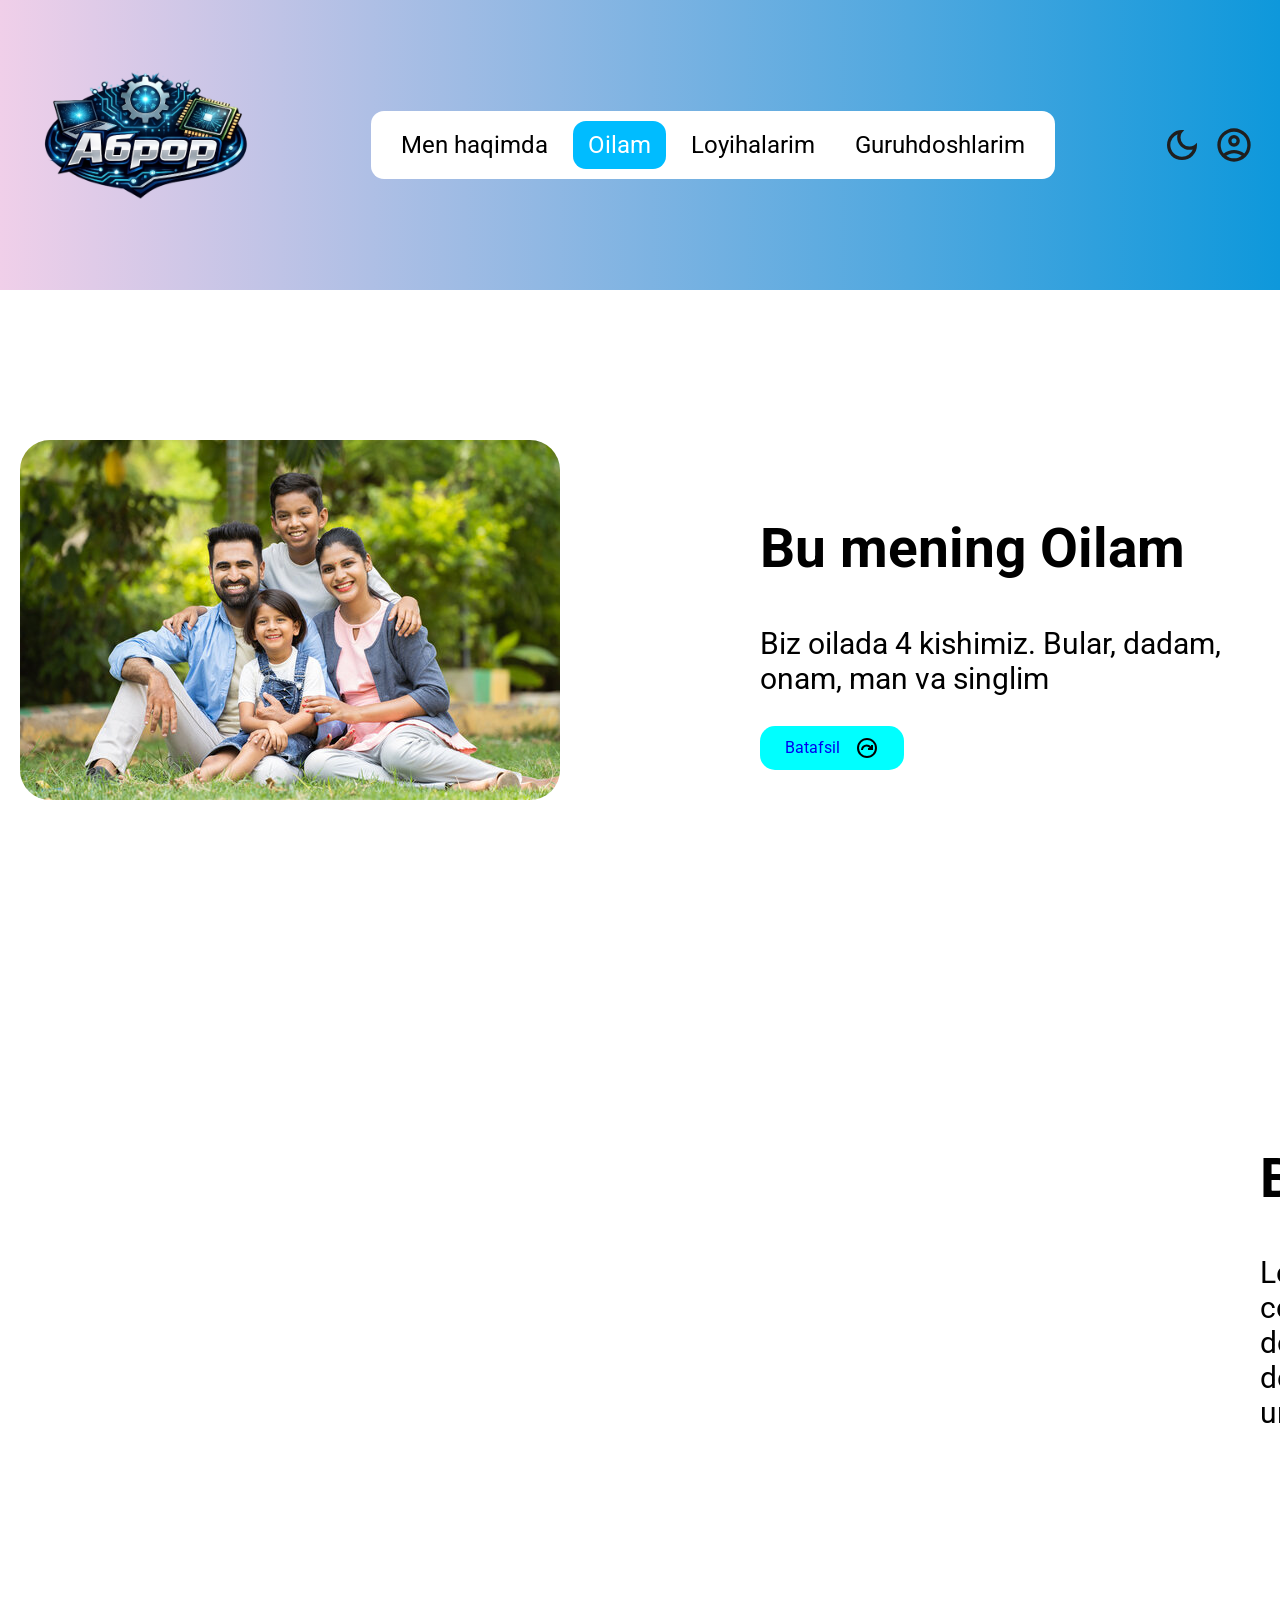
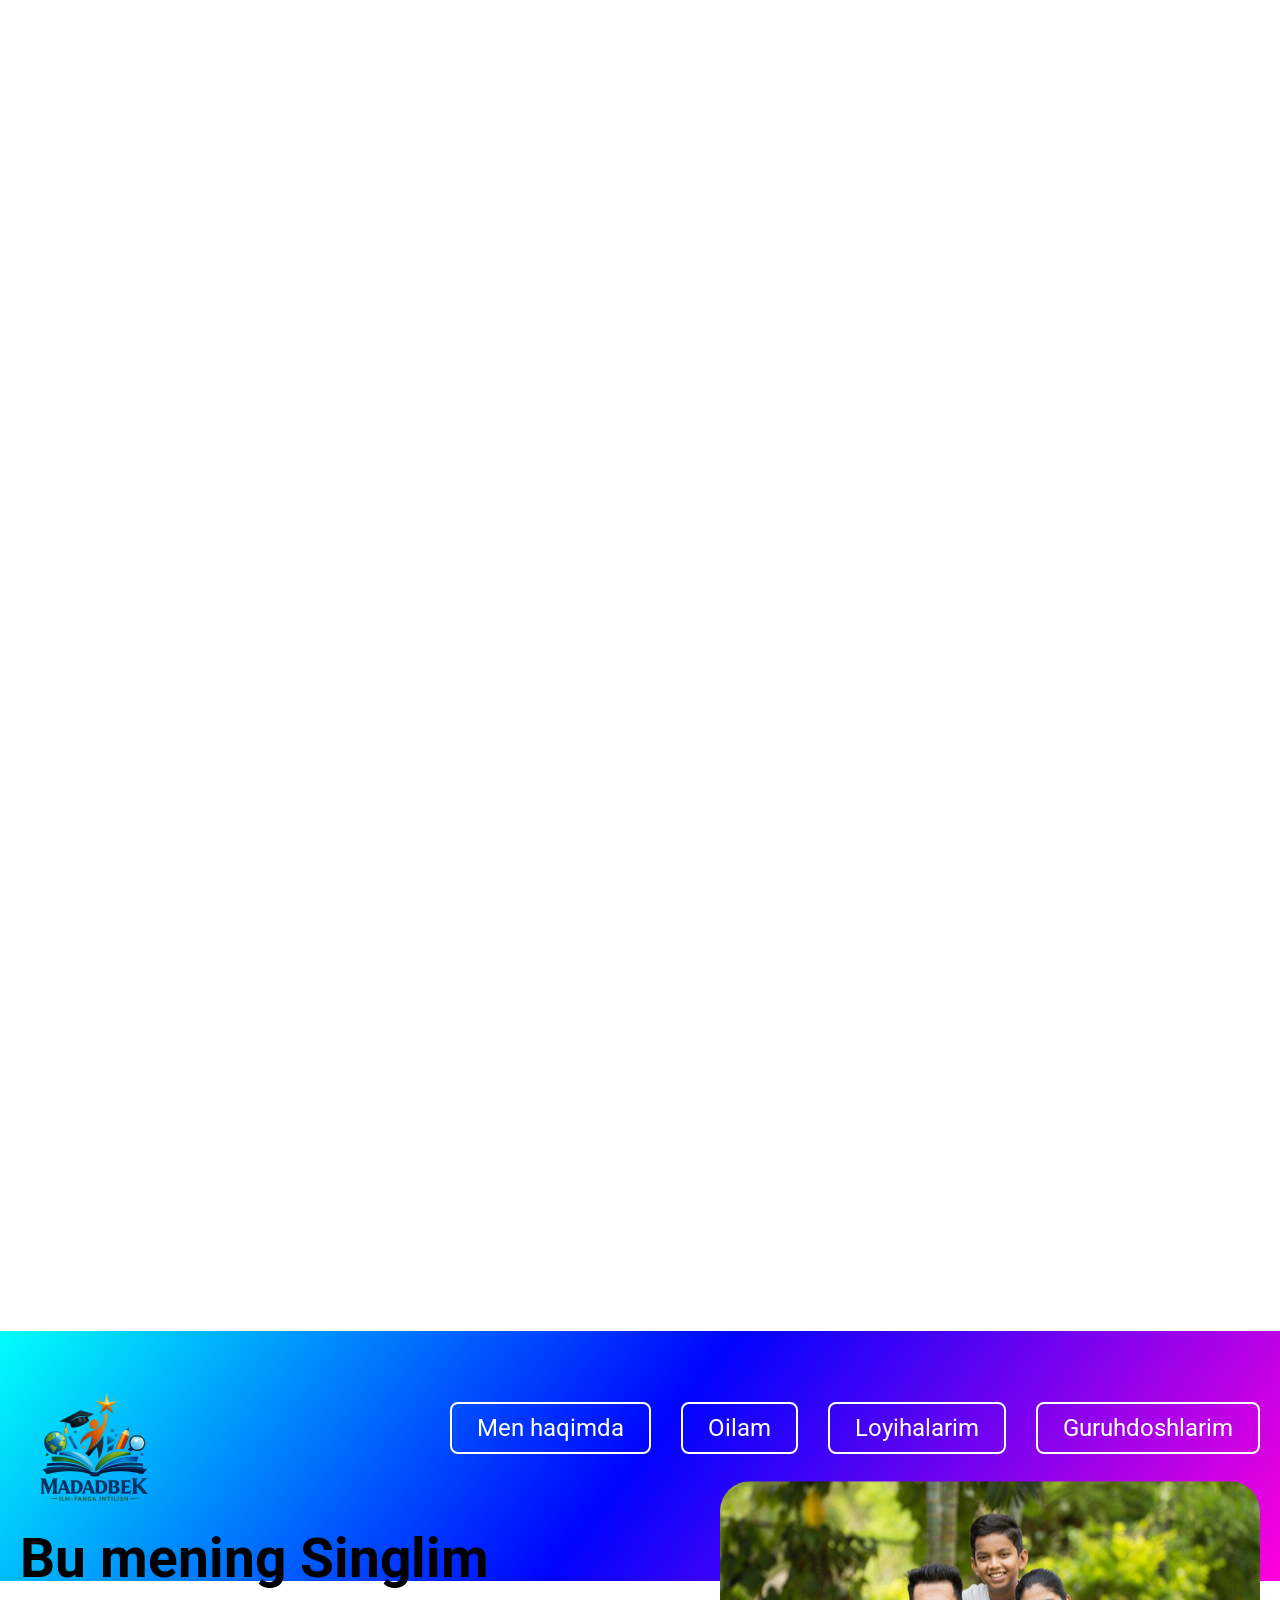
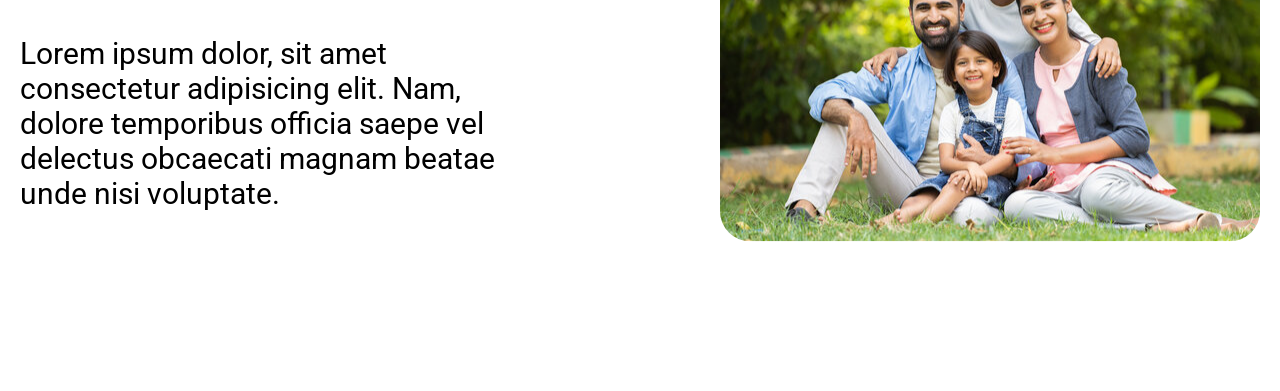
==== family.html @ 568f7637 "kkk" ====
<!DOCTYPE html>
<html lang="en">
<head>
    <meta charset="UTF-8">
    <meta name="viewport" content="width=device-width, initial-scale=1.0">
    <title>Document</title>
    <link rel="stylesheet" href="https://unpkg.com/aos@next/dist/aos.css">
    <link rel="stylesheet" href="./main.css">
    <link rel="stylesheet" href="./family.css">
</head>
<body>
    
    <header class="site-header">
        <div class="container">
            
            <div class="header-wrapper">
                
                <a href="./index.html" data-aos="slide-right">
                    <img src="./img/my-logo.png" width="250" alt="image">
                </a>
                
                <nav class="navbar" data-aos="slide-down" data-aos-duration="1500" data-aos-easing="linear">
                    <ul class="navbar-list">
                        <li class="navbar-item">
                            <a class="navbar-link" href="./index.html">
                                Men haqimda
                            </a>
                        </li>
                        
                        <li class="navbar-item">
                            <a class="navbar-link  firdavs" href="./family.html">
                                Oilam
                            </a>
                        </li>
                        
                        <li class="navbar-item">
                            <a class="navbar-link" href="./projects.html">
                                Loyihalarim
                            </a>
                        </li>
                        
                        <li class="navbar-item">
                            <a class="navbar-link" href="./friends.html">
                                Guruhdoshlarim
                            </a>
                        </li>
                    </ul>
                </nav>
                
                <div class="header-box" data-aos="slide-left">
                    <button class="darkmode-btn">
                        <img class="dark-img" width="40" src="./images/darkicon.svg" alt="dark image">
                        <img class="light-img" width="40" src="./images/lighticon.svg" alt="light image">
                    </button>
                    
                    <button class="account-btn">
                        <img class="account-img" width="40" src="./images/account.svg" alt="">
                    </button>
                </div>
                
            </div>
            
        </div>
    </header>
    
    <main class="site-main">
        <section class="family">
            <div class="container">
                
                <div class="family-wrapper" data-aos="fade-down">
                    
                    <img class="family-img" src="./images/familyimg.png" alt="">
                    
                    <div class="family-text-wrapper">
                        
                        <h1 class="family-title">
                            Bu mening Oilam
                        </h1>
                        
                        <p class="family-desc">
                            Biz oilada 4 kishimiz. Bular, dadam, onam, man va singlim
                        </p>
                        
                        <a class="family-link" href="#father">
                            Batafsil 
                            <img src="./images/necticon.svg" alt="">
                        </a>
                        
                    </div>
                    
                </div>
                
                <div class="family-wrapper" id="father" data-aos="slide-left">
                    
                    <div class="family-text-wrapper">
                        <h2 class="family-title">
                            Bu mening Dadam
                        </h2>
                        
                        <p class="family-desc">
                            Lorem ipsum dolor, sit amet consectetur adipisicing elit. Nam, dolore temporibus officia saepe vel delectus obcaecati magnam beatae unde nisi voluptate. 
                        </p>
                    </div>
                    
                    <a href="#mother">
                        <img class="family-img" src="./images/familyimg.png" alt="">
                    </a>
                    
                </div>
                
                <div class="family-wrapper" id="mother" data-aos="slide-right">
                    
                    <img class="family-img" src="./images/familyimg.png" alt="">
                    
                    <div class="family-text-wrapper">
                        <h2 class="family-title">
                            Bu mening Onam
                        </h2>
                        
                        <p class="family-desc">
                            Lorem ipsum dolor, sit amet consectetur adipisicing elit. Nam, dolore temporibus officia saepe vel delectus obcaecati magnam beatae unde nisi voluptate. 
                        </p>
                    </div>
                    
                    
                </div>
                
                <div class="family-wrapper" id="sister" data-aos="slide-up">
                    
                    <div class="family-text-wrapper">
                        <h2 class="family-title">
                            Bu mening Singlim
                        </h2>
                        
                        <p class="family-desc">
                            Lorem ipsum dolor, sit amet consectetur adipisicing elit. Nam, dolore temporibus officia saepe vel delectus obcaecati magnam beatae unde nisi voluptate. 
                        </p>
                    </div>
                    
                    <img class="family-img" src="./images/familyimg.png" alt="">
                    
                </div>
                
                
            </div>
        </section>
    </main>
    
    <footer class="site-footer">
        <div class="container">
            
            <div class="footer-wrapper">
                
                <a class="logo-link" href="./index.html">
                    <img class="logo-img" width="150" src="./images/logoimg.png" alt="">
                </a>
                
                <ul class="footer-list">
                    <li class="footer-item" data-aos="slide-down" data-aos-duration="1000" data-aos-delay="500">
                        <a class="footer-link"
                        
                        href="#">
                        Men haqimda
                    </a>
                </li>
                
                <li class="footer-item"  data-aos="slide-down" data-aos-duration="1000" data-aos-delay="700">
                    <a class="footer-link" href="#">
                        Oilam
                    </a>
                </li>
                
                <li class="footer-item"  data-aos="slide-down" data-aos-duration="1000" data-aos-delay="900">
                    <a class="footer-link" href="#">
                        Loyihalarim
                    </a>
                </li>
                
                <li class="footer-item"  data-aos="slide-down" data-aos-duration="1000" data-aos-delay="1100">
                    <a class="footer-link footer-friends-link" href="#">
                        Guruhdoshlarim
                    </a>
                </li>
            </ul>
            
        </div>
        
    </div>
</footer>

<script src="https://unpkg.com/aos@next/dist/aos.js"></script>

<script>
    AOS.init();
</script>

</body>
</html>
---- main.css ----
@import url(https://fonts.googleapis.com/css2?family=Roboto:wght@100;200;300;400;500;600;800;900&display=swap);

body {
  font-family: 'Roboto', sans-serif;
}

*,
*::before,
*::after {
  box-sizing: border-box;
}

html {
  scroll-behavior: smooth;
}

body {
  margin: 0;
  overflow-x: hidden;
  /* font-family: serif; */
}

img {
  display: block;
}

ul {
  list-style-type: none;
  margin-block: 0;
  padding-left: 0;
}

a {
  text-decoration-line: none;
}

.container {
  max-width: 1340px;
  width: 100%;
  margin-inline: auto;
  padding-inline: 20px;
}

.site-header {
  padding-block: 20px;
  background: linear-gradient(90deg, #f0cfe9, #0e98db);
}

.header-wrapper {
  display: flex;
  justify-content: space-between;
  align-items: center;
}

.navbar {
  background-color: #fff;
  padding: 20px 15px;
  border-radius: 13px;
}

.navbar-list {
  display: flex;
  align-items: center;
  gap: 10px;
}

.navbar-link {
  font-size: 24px;
  padding: 10px 15px;
  border-radius: 13px;
  color: #000000;
  
}

.firdavs {
  background-color: #00bcff;
  color: #fff;
}

.header-box {
  display: flex;
  align-items: center;
}

.darkmode-btn {
  display: flex;
  background-color: transparent;
  border: none;
}

.account-btn {
  background-color: transparent;
  border: none;
}

.light-img {
  display: none;
}

/* ================================================================================== */

.hero {
  padding-block: 150px;
}

.hero-wrapper {
  display: flex;
  justify-content: space-between;
  align-items: center;
}

.hero-texts-wrapper {
  width: 600px;
}

.hero-title {
  font-size: 55px;
}

.hero-desc {
  font-size: 30px;
}

.hero-span {
  color: #00bcff;
}

.hero-link {
  display: flex;
  align-items: center;
  gap: 15px;
  background-color: aqua;
  width: max-content;
  padding: 10px 25px;
  border-radius: 15px;
}

.social-list {
  display: flex;
  align-items: center;
  gap: 20px;
}

/* ================================================================================== */

.aboutme {
  padding-block: 150px;
  position: relative;
}

.robot-img {
  width: 200px;
  position: absolute;
  right: 0;
}

.aboutme-wrapper {
  display: flex;
  justify-content: space-between;
  align-items: center;
}

.aboutme-text-wrapper {
  width: 500px;
}

.aboutme-desc {
  font-size: 30px;
  font-weight: 600;
  line-height: 60px;
}

.hobby {
  padding-block: 150px;
  position: relative;
}

.player {
  width: 300px;
  position: absolute;
  left: 20px;
  top: 250px;
}

.ball {
  width: 150px;
  position: absolute;
  right: 200px;
  top: 30%;
  animation-name: ball;
  animation-duration: 4s;
  animation-iteration-count: 1;
  animation-delay: 700;
}

.boots {
  width: 150px;
  position: absolute;
  right: 100px;
  top: 30%;
}

.hobby-img {
  border-radius: 33px;
  width: 800px;
  margin-inline: auto;
  
}

.hobby-desc {
  font-size: 30px;
  font-weight: 600;
  line-height: 55px;
  text-align: center;
  color: #1500ff;
}

@keyframes ball {
  0% {
    transform: translateX(-10px);
  }

  25% {
    transform: translateX(100px);
  }

  50% {
    transform: translateX(-1000px);
    
  }

  75% {
    
  }

  100% {
    transform: translateX(px);
    
  }
}

.site-footer {
  background: linear-gradient(128deg, #00fffa, #0004ff, #ff00dc);
  padding-block: 50px;
}

.footer-wrapper {
  display: flex;
  align-items: center;
  justify-content: space-between;
}

.footer-list {
  display: flex;
  gap: 30px;
}

.footer-link {
  font-size: 24px;
  border: 2px solid #ffffff;
  padding: 10px 25px;
  border-radius: 8px;
  color: #ffffff;
  transition: 0.3s linear
}

.footer-link:hover {
  background-color: #fff;
  color: #0004ff;
}

.footer-friends-link:hover {
  background-color: #fff;
  color: #ff00dc;
}



/* Hide checkbox */
#modal-toggle {
    display: none;
}

/* Modal overlay */
.modal {
    position: fixed;
    inset: 0;
    background: rgba(0,0,0,0.6);
    display: flex;
    justify-content: center;
    align-items: center;
    opacity: 0;
    pointer-events: none;
    transition: opacity 0.3s ease;
    z-index: 999;
}

/* Show modal when checked */
#modal-toggle:checked + .modal {
    opacity: 1;
    pointer-events: auto;
}

/* Modal content */
.modal-content {
    background: #fff;
    padding: 32px 28px;
    border-radius: 24px;
    width: 90%;
    max-width: 400px;
    position: relative;
    box-shadow: 0 40px 80px rgba(0,0,0,0.7);
    transform: scale(0.7);
    transition: transform 0.3s ease;
}

#modal-toggle:checked + .modal .modal-content {
    transform: scale(1);
}

/* Close button */
.close-btn {
    position: absolute;
    top: 18px;
    right: 18px;
    font-size: 26px;
    cursor: pointer;
    color: red;
    transition: color 0.3s;
}

.close-btn:hover {
    color: #f87171;
}

/* Modal header */
.modal-content h2 {
    margin-bottom: 24px;
    text-align: center;
    font-size: 26px;
    color: #000;
}

/* Form styling */
form {
    display: flex;
    flex-direction: column;
    gap: 16px;
}

input {
    padding: 12px 16px;
    border-radius: 12px;
    border: none;
    outline: none;
    font-size: 15px;
    background: #fff;
    color: #000;
    transition: background 0.3s;
    border: 2px solid #007bff;
}

input:focus {
    background: #fff;
}

form button {
    padding: 12px 16px;
    background: linear-gradient(135deg, #38bdf8, #6366f1);
    border: none;
    border-radius: 12px;
    color: #020617;
    font-weight: 600;
    cursor: pointer;
    transition: background 0.3s;
}

form button:hover {
    background: linear-gradient(135deg, #0ea5e9, #4f46e5);
}
---- family.css ----
.family {
}

.family-wrapper {
    padding-block: 150px;
    display: flex;
    justify-content: space-between;
    align-items: center;
}

.family-img {
    border-radius: 30px;
    transition: 0.5s ease-in-out;
}

.family-img:hover {
    transform: scale(1.2);
}

.family-text-wrapper {
    width: 500px;
}

.family-title {
  font-size: 55px;
}

.family-desc {
  font-size: 30px;
}

.family-link {
  display: flex;
  align-items: center;
  gap: 15px;
  background-color: aqua;
  width: max-content;
  padding: 10px 25px;
  border-radius: 15px;
}
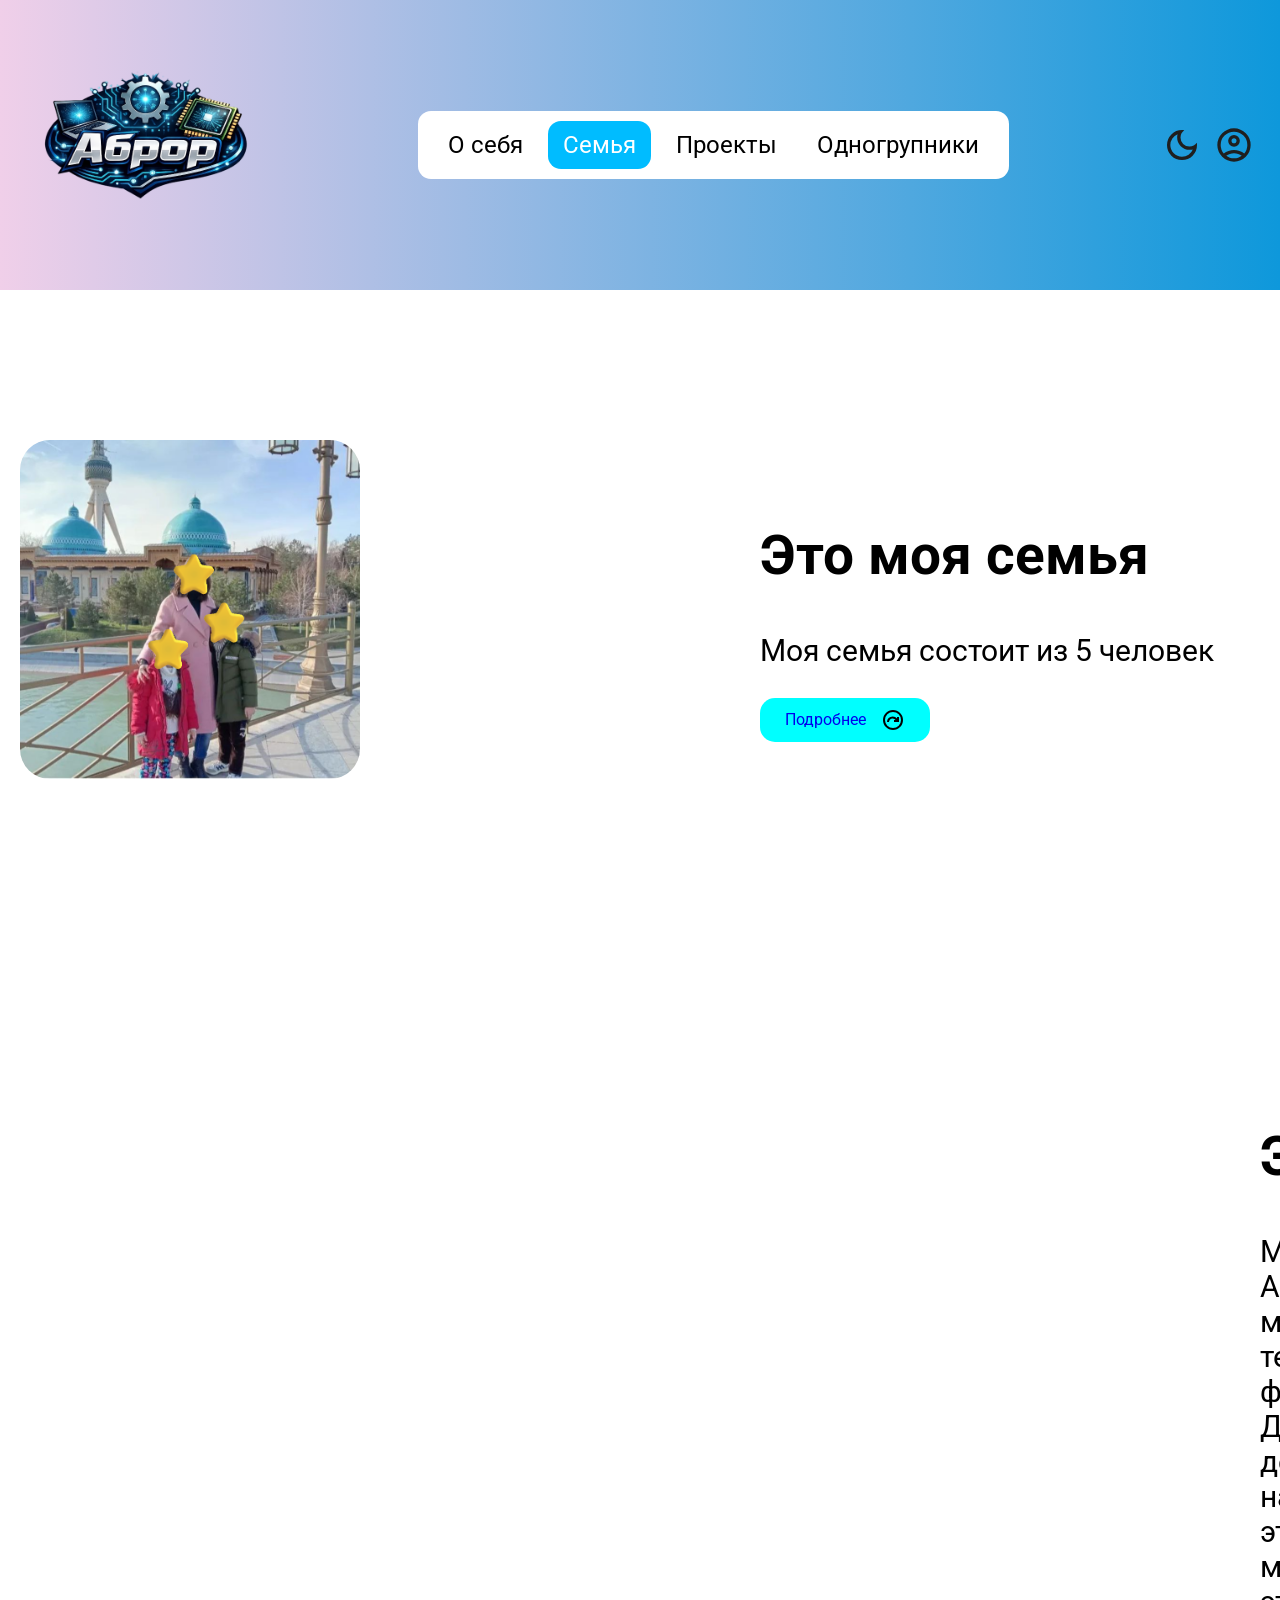
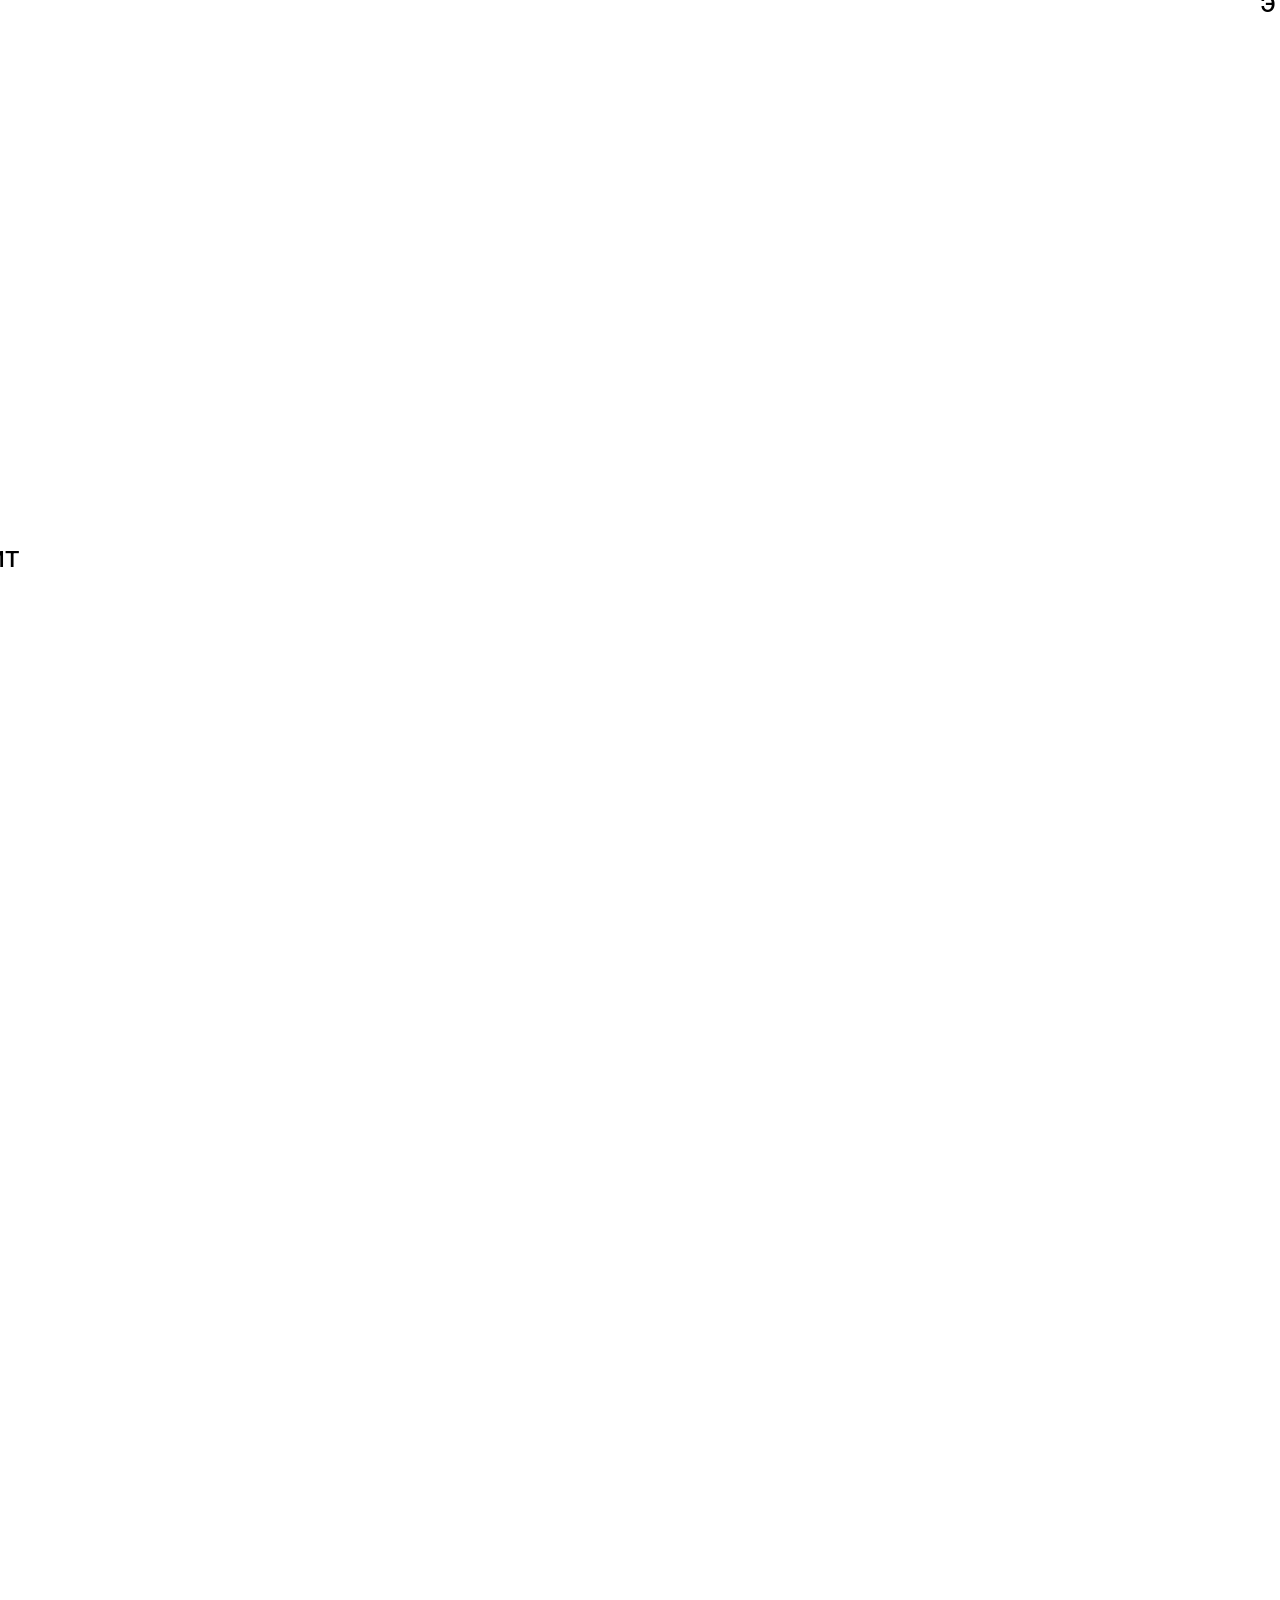
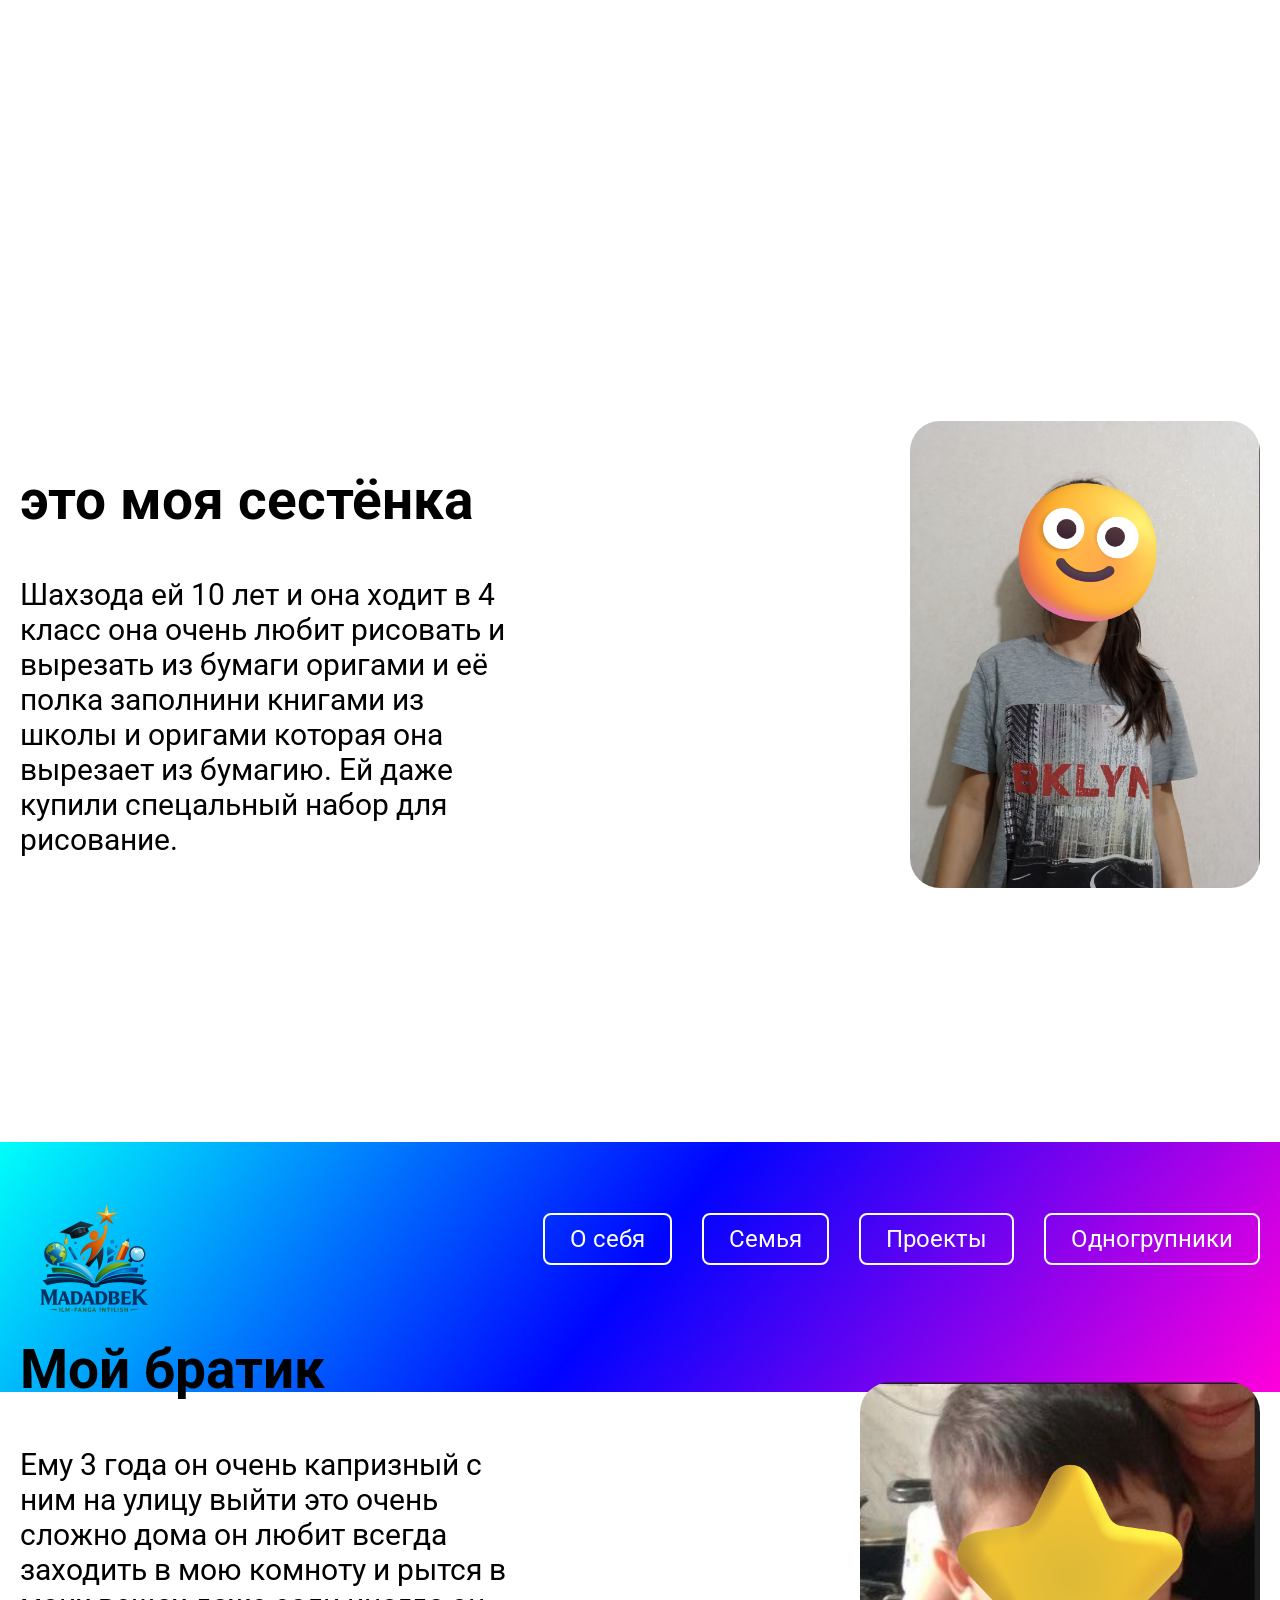
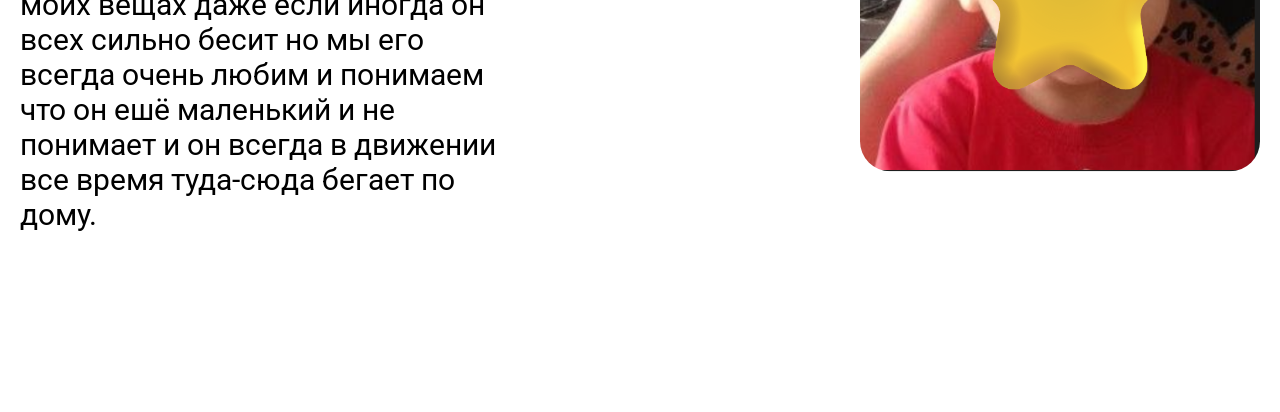
==== commit 3d9388c5: "ddd" ====
--- a/family.html
+++ b/family.html
@@ -23,25 +23,25 @@
                     <ul class="navbar-list">
                         <li class="navbar-item">
                             <a class="navbar-link" href="./index.html">
-                                Men haqimda
+                                О себя
                             </a>
                         </li>
                         
                         <li class="navbar-item">
                             <a class="navbar-link  firdavs" href="./family.html">
-                                Oilam
+                                Семья
                             </a>
                         </li>
                         
                         <li class="navbar-item">
                             <a class="navbar-link" href="./projects.html">
-                                Loyihalarim
+                                Проекты
                             </a>
                         </li>
                         
                         <li class="navbar-item">
                             <a class="navbar-link" href="./friends.html">
-                                Guruhdoshlarim
+                                Одногрупники
                             </a>
                         </li>
                     </ul>
@@ -69,20 +69,20 @@
                 
                 <div class="family-wrapper" data-aos="fade-down">
                     
-                    <img class="family-img" src="./images/familyimg.png" alt="">
+                    <img width="340px" class="family-img" src="./img/mom.png" alt="">
                     
                     <div class="family-text-wrapper">
                         
                         <h1 class="family-title">
-                            Bu mening Oilam
+                            Это моя семья
                         </h1>
                         
                         <p class="family-desc">
-                            Biz oilada 4 kishimiz. Bular, dadam, onam, man va singlim
+                            Моя семья состоит из 5 человек 
                         </p>
                         
                         <a class="family-link" href="#father">
-                            Batafsil 
+                            Подробнее
                             <img src="./images/necticon.svg" alt="">
                         </a>
                         
@@ -94,31 +94,31 @@
                     
                     <div class="family-text-wrapper">
                         <h2 class="family-title">
-                            Bu mening Dadam
-                        </h2>
-                        
-                        <p class="family-desc">
-                            Lorem ipsum dolor, sit amet consectetur adipisicing elit. Nam, dolore temporibus officia saepe vel delectus obcaecati magnam beatae unde nisi voluptate. 
+                            Это мой папа
+                        </h2>
+                        
+                        <p class="family-desc">
+                            Моему папе 38 лет, его зовут Акром и он очень опытный в многих работах он инженер-технолог_чертежник_ и он еще фрилансер и .умеет работать на 3-Д принтере, я люблю вместе с ним делать полезные вещи для дома на 3-Д принтере и самое большое это мы сами с папой дома собрали машинку на радио-управления и это машинка очень быстрая 
                         </p>
                     </div>
                     
                     <a href="#mother">
-                        <img class="family-img" src="./images/familyimg.png" alt="">
+                        <img width="400px" class="family-img" src="./img/dad.png" alt="">
                     </a>
                     
                 </div>
                 
                 <div class="family-wrapper" id="mother" data-aos="slide-right">
                     
-                    <img class="family-img" src="./images/familyimg.png" alt="">
-                    
-                    <div class="family-text-wrapper">
-                        <h2 class="family-title">
-                            Bu mening Onam
-                        </h2>
-                        
-                        <p class="family-desc">
-                            Lorem ipsum dolor, sit amet consectetur adipisicing elit. Nam, dolore temporibus officia saepe vel delectus obcaecati magnam beatae unde nisi voluptate. 
+                    <img width="400px" class="family-img" src="./img/mom.png" alt="">
+                    
+                    <div class="family-text-wrapper">
+                        <h2 class="family-title">
+                            Это моя мама
+                        </h2>
+                        
+                        <p class="family-desc">
+                            Моёй маме 35 лет её зовут Фарангиз она очень вкусно готовит особенно манты и самсу и она завершала инстетут что бы иметь высшее оброзование короче мы все любим маму. в свободное время мы вместе гуляем по паркам,  если не много времени гуляем по улице и помогаем ей по домашним делам. она вобще не любит бордак и поэтому у нас дома всегда должно быть чисто. 
                         </p>
                     </div>
                     
@@ -129,15 +129,31 @@
                     
                     <div class="family-text-wrapper">
                         <h2 class="family-title">
-                            Bu mening Singlim
-                        </h2>
-                        
-                        <p class="family-desc">
-                            Lorem ipsum dolor, sit amet consectetur adipisicing elit. Nam, dolore temporibus officia saepe vel delectus obcaecati magnam beatae unde nisi voluptate. 
-                        </p>
-                    </div>
-                    
-                    <img class="family-img" src="./images/familyimg.png" alt="">
+                            это моя сестёнка
+                        </h2>
+                        
+                        <p class="family-desc">
+                            Шахзода ей 10 лет и она ходит в 4 класс она очень любит рисовать и вырезать из бумаги оригами и её полка заполнини книгами из школы и оригами которая она вырезает из бумагию. Eй даже купили спецальный набор для рисование. 
+                        </p>
+                    </div>
+                    
+                    <img width="350px" class="family-img" src="./img/sister.png" alt="">
+                    
+                </div>
+
+                <div class="family-wrapper" id="brother" data-aos="slide-up">
+                    
+                    <div class="family-text-wrapper">
+                        <h2 class="family-title">
+                            Мой братик
+                        </h2>
+                        
+                        <p class="family-desc">
+                            Ему 3 года он очень капризный с ним на улицу выйти это очень сложно дома он любит всегда заходить в мою комноту и рытся в моих вещах даже если иногда он всех сильно бесит но мы его всегда очень любим и понимаем что он ешё маленький и не понимает и он всегда в движении все время туда-сюда бегает по дому. 
+                        </p>
+                    </div>
+                    
+                    <img width="400px" class="family-img" src="./img/brother.png" alt="">
                     
                 </div>
                 
@@ -157,28 +173,26 @@
                 
                 <ul class="footer-list">
                     <li class="footer-item" data-aos="slide-down" data-aos-duration="1000" data-aos-delay="500">
-                        <a class="footer-link"
-                        
-                        href="#">
-                        Men haqimda
+                        <a class="footer-link" href="#">
+                        О себя
                     </a>
                 </li>
                 
                 <li class="footer-item"  data-aos="slide-down" data-aos-duration="1000" data-aos-delay="700">
                     <a class="footer-link" href="#">
-                        Oilam
+                        Семья
                     </a>
                 </li>
                 
                 <li class="footer-item"  data-aos="slide-down" data-aos-duration="1000" data-aos-delay="900">
                     <a class="footer-link" href="#">
-                        Loyihalarim
+                        Проекты
                     </a>
                 </li>
                 
                 <li class="footer-item"  data-aos="slide-down" data-aos-duration="1000" data-aos-delay="1100">
                     <a class="footer-link footer-friends-link" href="#">
-                        Guruhdoshlarim
+                        Одногрупники
                     </a>
                 </li>
             </ul>
@@ -186,7 +200,7 @@
         </div>
         
     </div>
-</footer>
+    </footer>
 
 <script src="https://unpkg.com/aos@next/dist/aos.js"></script>
 
